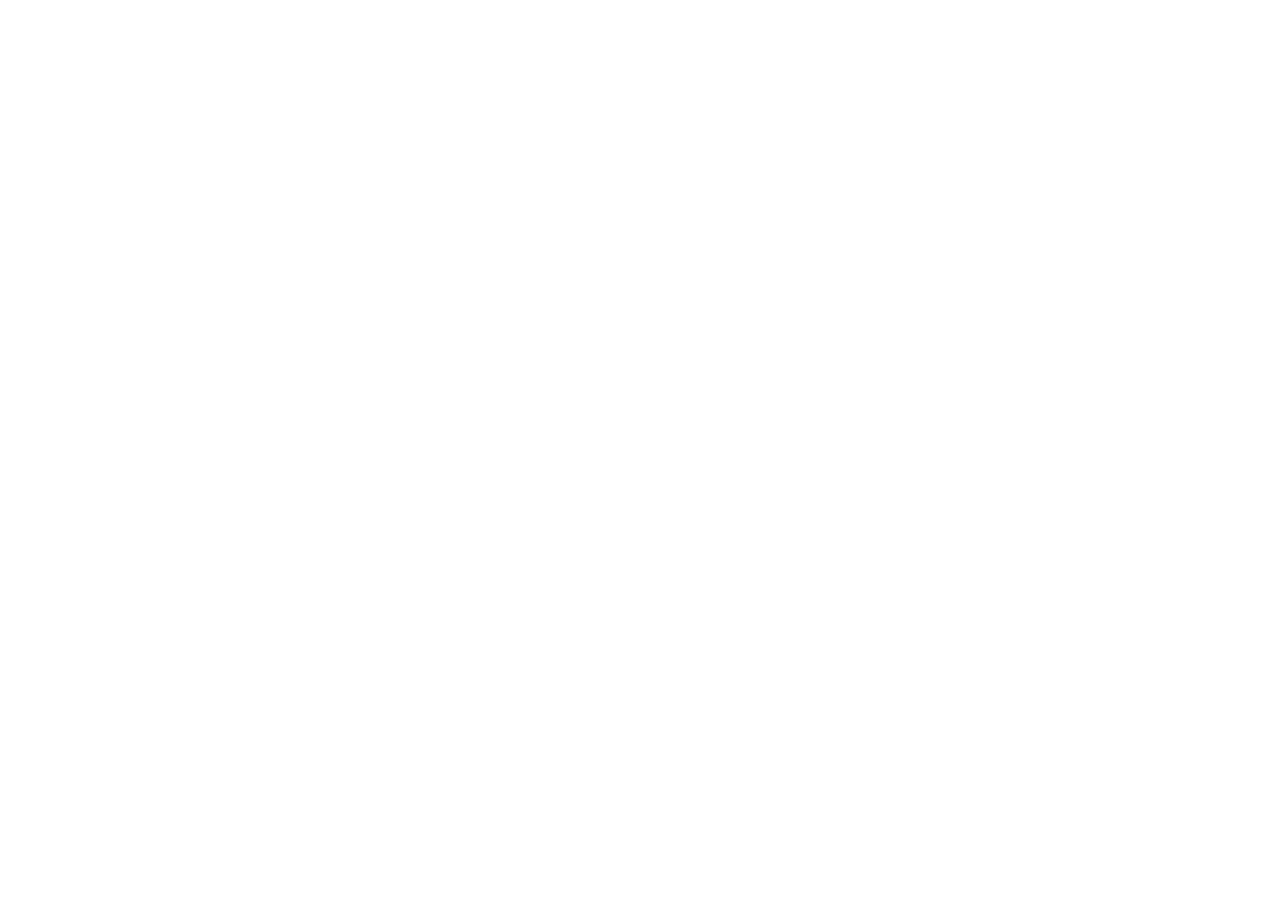
==== index.html @ 3675b3a1 "Initial commit" ====
<!doctype html>
<html lang="en">

<head>
  <meta charset="utf-8">
  <meta name="viewport" content="width=device-width, initial-scale=1, shrink-to-fit=no">
  <title>Countries</title>
  <link rel="stylesheet" href="css/bootstrap.min.css">
  <link rel="stylesheet" href="css/styles.css">
</head>
<body>

</body>
<script src="js/jquery-3.6.0.min.js"></script>
<script src="js/bootstrap.bundle.min.js"></script>
<script src="js/main.js"></script>
</body>

</html>
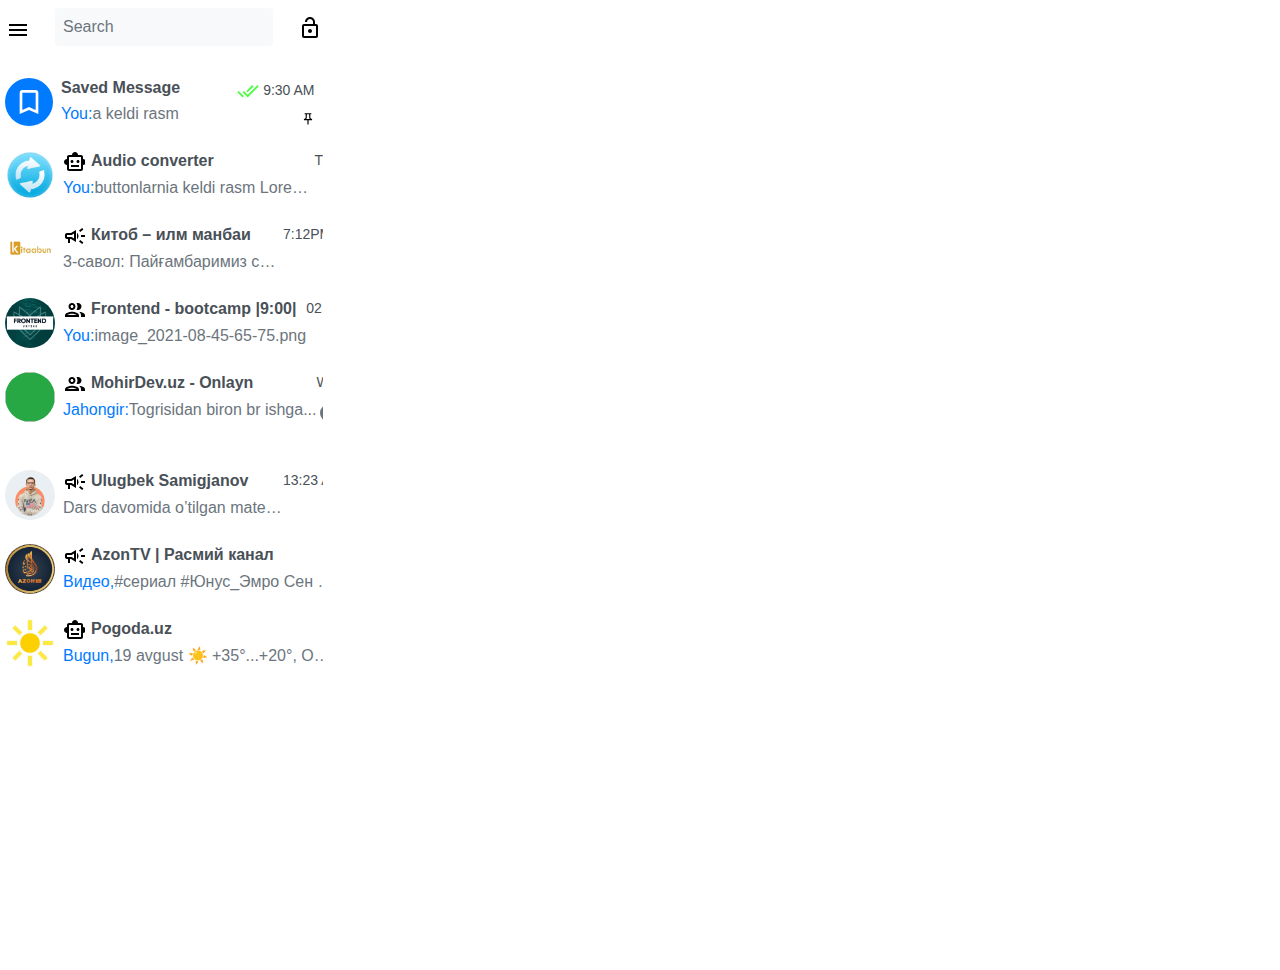
==== commit 75b1b0c1: "add telegram chat and sitebar sections" ====
--- a/index.html
+++ b/index.html
@@ -10,10 +10,219 @@
 </head>
 <body>
 
-</body>
+  <div class="conatiner">
+    <div class="row">
+      <div class="col-3 p-0">
+        <div class="chats-left">
+          <div class="chats-left__top pt-2">
+            <div class="chats-left__wrapper d-flex align-items-center justify-content-between">
+              <button class="chats-left__menu btn mr-4" aria-hidden="True" data-toggle="modal" data-target="#exampleModal" type="button"></button>
+              <form action="https://htmlacademy.ru" method="GET">
+                <div class="form-group mb-0 w-100">
+                  <input class="form-control border-0 rounded bg-light p-2 mr-5" type="search" name="search_chats" placeholder="Search">
+                </div>
+              </form>
+              <button class="chats-left__lock btn ml-4" aria-hidden="true" data-target="#modalOpen" data-toggle="modal"></button>
+            </div>
+          </div>
+
+          <div class="chats mt-4 vh-100 overflow-auto">
+            <div class="list-group">
+              <a href="#" class="list-group-item list-group-item-action py-2 pr-2 border-0 mb-2" aria-current="true">
+                  <div class="d-flex">
+                  <img class="bg-primary rounded-pill p-2 mr-2" src="img/saved-meassagw-white.svg" alt="saved-massage" width="48" height="48">
+                  <div class="chats__content d-flex flex-row justify-content-between w-100">
+                  <div class="d-flex flex-column justify-content-between">
+                    <h2 class="h6 font-weight-bold mb-0">Saved Message</h2>
+                    <span class="d-inline-flex text-primary">You:<span class="your__message text-secondary text-truncate">a keldi rasm</span></span>
+                  </div>
+                  <div class="d-flex flex-column align-items-end justify-content-between">
+                    <div class="d-flex align-items-center">
+                      <span>
+                        <svg xmlns="http://www.w3.org/2000/svg" height="22px" viewBox="0 0 24 24" width="22px" fill="#4EFC42"><path d="M0 0h24v24H0z" fill="none"/><path d="M18 7l-1.41-1.41-6.34 6.34 1.41 1.41L18 7zm4.24-1.41L11.66 16.17 7.48 12l-1.41 1.41L11.66 19l12-12-1.42-1.41zM.41 13.41L6 19l1.41-1.41L1.83 12 .41 13.41z"/></svg>
+                      </span>
+                    <time class="ml-1" datetime="2020.3.12">9:30 AM</time>
+                    </div>
+                    <img class="d-block" src="img/pin-icon.svg" alt="pinned chats" width="14" height="14">
+                  </div>
+                  </div>
+                </div>
+                </a>
+
+              <a href="#" class="list-group-item list-group-item-action py-2 pr-2 border-0 mb-2" aria-current="true">
+                  <div class="d-flex">
+                  <img class="rounded-pill mr-2" src="img/photo_2019-05-14_20-42-16.png" alt="saved-massage" width="50" height="50">
+                  <div class="chats__content d-flex flex-row justify-content-between w-100">
+                  <div class="d-flex flex-column justify-content-between">
+                    <h2 class="chats__title h6 font-weight-bold mb-0 d-flex align-items-center">Audio converter</h2>
+                    <span class="d-inline-flex text-primary">You:<span class="your__message text-secondary text-truncate">buttonlarnia keldi rasm Lorem ipsum, dolor sit amet consectetur adipisicing elit. Fuga facere voluptatum corrupti voluptas iusto asperiores, saepe quidem aperiam ullam architecto.</span></span>
+                  </div>
+                  <div class="d-flex flex-column align-items-end justify-content-between">
+                    <time datetime="2020.3.12">Tue</time>
+                    <img class="d-block" src="img/pin-icon.svg" alt="pinned chats" width="14" height="14">
+                  </div>
+                  </div>
+                </div>
+                </a>
+
+              <a href="#" class="list-group-item list-group-item-action py-2 pr-2 border-0 mb-2" aria-current="true">
+                  <div class="d-flex">
+                  <img class="rounded-pill mr-2" src="img/kitaabun.png" alt="saved-massage" width="50" height="50">
+                  <div class="chats__content d-flex flex-row justify-content-between w-100">
+                  <div class="d-flex flex-column justify-content-between">
+                    <h2 class="chats__title chats__title--chanel h6 font-weight-bold mb-0 d-flex align-items-center">Китоб – илм манбаи</h2>
+                    <span class="d-inline-flex text-primary"><span class="your__message text-secondary text-truncate">3-савол: Пайғамбаримиз соллаллоҳу алайҳи ва салламга турмушга чиқишидан олдин уч марта бева бўлган мўминлар онаси ким?
+
+                      Жавобни изоҳда қолдиринг. Китобдан, интернетдан бировнинг ёрдамидан фойдаланиш мумкин эмас.</span></span>
+                  </div>
+                  <div class="d-flex flex-column align-items-center justify-content-between">
+                    <time datetime="2020.3.12">7:12PM</time>
+                  </div>
+                  </div>
+                </div>
+                </a>
+
+              <a href="#" class="list-group-item list-group-item-action py-2 pr-2 border-0 mb-2" aria-current="true">
+                  <div class="d-flex">
+                  <img class="rounded-pill mr-2" src="img/frontent-group.png" alt="saved-massage" width="50" height="50">
+                  <div class="chats__content d-flex flex-row justify-content-between w-100">
+                  <div class="d-flex flex-column justify-content-between">
+                    <h2 class="chats__title chats__title--group h6 font-weight-bold mb-0 d-flex align-items-center">Frontend - bootcamp |9:00|</h2>
+                    <span class="d-inline-flex text-primary">You:<span class="your__message text-secondary text-truncate">image_2021-08-45-65-75.png</span></span>
+                  </div>
+                  <div class="d-flex flex-column align-items-center justify-content-between">
+                    <time datetime="2020.3.12">02.08.21</time>
+                  </div>
+                  </div>
+                </div>
+                </a>
+
+              <a href="#" class="list-group-item list-group-item-action py-2 pr-2 border-0 mb-2" aria-current="true">
+                  <div class="d-flex">
+                  <img class="bg-success rounded-pill mr-2" width="50" height="50">
+                  <div class="chats__content d-flex flex-row justify-content-between w-100">
+                  <div class="d-flex flex-column justify-content-between">
+                    <h2 class="chats__title chats__title--group h6 font-weight-bold mb-0 d-flex align-items-center">MohirDev.uz - Onlayn</h2>
+                    <span class="d-inline-flex text-primary">Jahongir:<span class="your__message text-secondary text-truncate">Togrisidan biron br ishga...</span></span>
+                  </div>
+                  <div class="d-flex flex-column align-items-center justify-content-between">
+                    <time datetime="2020.3.12">Wend</time>
+                    <span class="badge badge-secondary rounded-pill px-2">68</span>
+                  </div>
+                  </div>
+                  </div>
+                </div>
+                </a>
+
+              <a href="#" class="list-group-item list-group-item-action py-2 pr-2 border-0 mb-2" aria-current="true">
+                  <div class="d-flex">
+                  <img class="bg-success rounded-pill mr-2" src="img/ulugbek-chanel.png" width="50" height="50">
+                  <div class="chats__content d-flex flex-row justify-content-between w-100">
+                  <div class="d-flex flex-column justify-content-between">
+                    <h2 class="chats__title chats__title--chanel h6 font-weight-bold mb-0 d-flex align-items-center">Ulugbek Samigjanov</h2>
+                    <span class="d-inline-flex text-primary"><span class="your__message text-secondary text-truncate">Dars davomida o’tilgan material.</span></span>
+                  </div>
+                  <div class="d-flex flex-column align-items-center justify-content-between">
+                    <time datetime="2020.3.12">13:23 AM</time>
+                  </div>
+                  </div>
+                </div>
+                </a>
+
+              <a href="#" class="list-group-item list-group-item-action py-2 pr-2 border-0 mb-2" aria-current="true">
+                  <div class="d-flex">
+                  <img class="bg-success rounded-pill mr-2" src="img/azon-tv.png" width="50" height="50">
+                  <div class="chats__content d-flex flex-row justify-content-between w-100">
+                  <div class="d-flex flex-column justify-content-between">
+                    <h2 class="chats__title chats__title--chanel h6 font-weight-bold mb-0 d-flex align-items-center">AzonTV | Расмий канал</h2>
+                    <span class="d-inline-flex text-primary">Видео,<span class="your__message text-secondary text-truncate">#сериал #Юнус_Эмро
+                      Сен менинг яратилишимга боқма, балки ҳимматимдаги юксакликка қара...</span></span>
+                  </div>
+                  <div class="d-flex flex-column align-items-center justify-content-between">
+                    <time datetime="2020.3.12">Yes</time>
+                    <span class="badge badge-secondary rounded-pill px-2">29</span>
+                  </div>
+                  </div>
+                </div>
+                </a>
+
+              <a href="#" class="list-group-item list-group-item-action py-2 pr-2 border-0 mb-2" aria-current="true">
+                  <div class="d-flex">
+                  <img class="bg-success rounded-pill mr-2" src="img/sunny.jpg" width="50" height="50">
+                  <div class="chats__content d-flex flex-row justify-content-between w-100">
+                  <div class="d-flex flex-column justify-content-between">
+                    <h2 class="chats__title chats__title--bot h6 font-weight-bold mb-0 d-flex align-items-center">Pogoda.uz</h2>
+                    <span class="d-inline-flex text-primary">Bugun,<span class="your__message text-secondary text-truncate">19 avgust
+                      ☀️ +35°...+20°, Ochiq havo
+
+                      Hozir: ☀️ +19°, ⬅️ 8 m/s
+
+                      Tong: ☀️ +25°
+                      Kun: ☀️ +33°
+                      Oqshom: ☀️ +33°
+                      .</span></span>
+                  </div>
+                  <div class="d-flex flex-column align-items-center justify-content-between">
+                    <time datetime="2020.3.12">5:05AM</time>
+                  </div>
+                  </div>
+                </div>
+                </a>
+
+
+
+            </div>
+          </div>
+        </div>
+      </div>
+
+      <div class="col-6 bg-primary"></div>
+      <div class="col-3 bg-warning"></div>
+
+    </div>
+  </div>
+
+  <div class="modal fade show" id="exampleModal">
+    <div class="modal-dialog">
+      <div class="modal-content">
+        <div class="modal-header">
+          <div class="d-flex flex-column">
+            <img class="d-block rounded-pill" src="img/my-img.png" alt="my img" width="50" height="50">
+          <h3 class="h6 text-white mb-0 mt-3">Sarvar</h3>
+          <p class="mb-0 text-white">+998909113818</p>
+          </div>
+          <div class="d-flex flex-column justify-content-between align-items-center">
+            <img class="bg-dark rounded-pill p-2" src="img/saved-meassagw-white.svg" alt="saved message" width="40" height="40">
+            <button class="arrow__bottom btn mt-4" aria-hidden="true"></button>
+          </div>
+        </div>
+        <div class="modal-body border-0 vh-100">
+          <div class="list-group">
+            <a href="#" class="sitebar list-group-item list-group-item-action border-0 p-2 pt-1 d-flex align-items-center" aria-current="true">New Group</a>
+            <a href="#" class="sitebar sitebar--chanel list-group-item list-group-item-action border-0 p-2 pt-1 d-flex align-items-center">New Chanel</a>
+            <a href="#" class="sitebar sitebar--contact list-group-item list-group-item-action border-0 p-2 pt-1 d-flex align-items-center">Contact</a>
+            <a href="#" class="sitebar sitebar--call list-group-item list-group-item-action border-0 p-2 pt-1 d-flex align-items-center">Calls</a>
+            <a href="#" class="sitebar sitebar--setting list-group-item list-group-item-action border-0 p-2 pt-1 d-flex align-items-center">Settings</a>
+
+            <div class="d-flex align-items-center">
+              <a href="#" class="sitebar sitebar--mode list-group-item list-group-item-action border-0 p-2 pt-1 d-flex align-items-center">Night Mode</a>
+            <div class="custom-control custom-switch">
+              <input type="checkbox" class="custom-control-input" id="customSwitch1">
+              <label class="custom-control-label" for="customSwitch1"></label>
+            </div>
+            </div>
+          </div>
+        </div>
+        <div class="modal-footer">
+          <p class="mb-0 text-secondary">Telegram desktop</p>
+          <p class="text-secondary">Version 2.9.2 x64 - About</p>
+        </div>
+      </div>
+    </div>
+  </div>
+
 <script src="js/jquery-3.6.0.min.js"></script>
 <script src="js/bootstrap.bundle.min.js"></script>
 <script src="js/main.js"></script>
 </body>
-
 </html>
--- a/css/styles.css
+++ b/css/styles.css
@@ -0,0 +1,142 @@
+.conatiner {
+  max-width: 1600px;
+  margin-left: auto;
+  margin-right: auto;
+  padding-left: 20px;
+  padding-right: 20px;
+}
+
+.chats-left {
+  height: 100vh;
+}
+
+.chats-left__menu {
+  width: 20px;
+  height: 20px;
+  background-image: url("../img/menu.svg");
+  background-repeat: no-repeat;
+}
+
+.chats-left__lock {
+  width: 24px;
+  height: 24px;
+  background-image: url("../img/lock-open.svg");
+  background-repeat: no-repeat;
+}
+
+
+.list-group-item{
+  padding: 0;
+}
+
+.chats__title::before {
+  display: block;
+  content: "";
+  width: 22px;
+  height: 22px;
+  background-image: url("../img/bot-icon.svg");
+  background-repeat: no-repeat;
+  margin-right: 6px;
+}
+
+.chats__title--group::before {
+  background-image: url("../img/group-icon.svg");
+}
+
+.chats__title--chanel::before {
+  background-image: url("../img/cahnel-icon.svg");
+}
+
+.your__message {
+  display: block;
+  max-width: 220px;
+}
+
+time {
+  white-space: nowrap;
+  font-size: 14px;
+}
+
+.modal-dialog {
+  max-width: 330px;
+  margin: 0;
+}
+
+.modal-header {
+  background-image: url("../img/tg-bg.jpg");
+  background-repeat: no-repeat;
+  background-size: cover;
+  filter: contrast(0.7);
+}
+
+.arrow__bottom {
+  display: block;
+  width: 20px;
+  height: 20px;
+  background-image: url("../img/arrov-bottom-white.svg");
+  background-repeat: no-repeat;
+}
+
+.sitebar::before {
+  display: block;
+  content: "";
+  width: 22px;
+  height: 22px;
+  background-image: url("../img/group-icon.svg");
+  background-repeat: no-repeat;
+  margin-right: 12px;
+}
+
+.sitebar--chanel::before {
+  background-image: url("../img/cahnel-icon.svg");
+}
+
+.sitebar--contact::before {
+  background-image: url("../img/user-icon.svg");
+}
+
+.sitebar--call::before {
+  background-image: url("../img/phone-icon.svg");
+}
+
+.sitebar--setting::before {
+  background-image: url("../img/settings-icon.svg");
+}
+
+.sitebar--mode::before {
+  background-image: url("../img/moon-icon.svg");
+}
+
+::-webkit-scrollbar {
+  width: 3px;
+}
+
+/* Track */
+::-webkit-scrollbar-track {
+  box-shadow: inset 0 0 1px grey;
+  border-radius: 10px;
+}
+
+/* Handle */
+::-webkit-scrollbar-thumb {
+  background: #adadad;
+  border-radius: 10px;
+}
+
+/* Handle on hover */
+::-webkit-scrollbar-thumb:hover {
+  background: #adadad;
+}
+
+.modal.fade .modal-dialog {
+  transform: translateX(-1000px)
+}
+
+.modal.fade.show .modal-dialog {
+  transform: translateX(0);
+}
+
+.modal-dialog {
+  margin: 0 !important;
+}
+
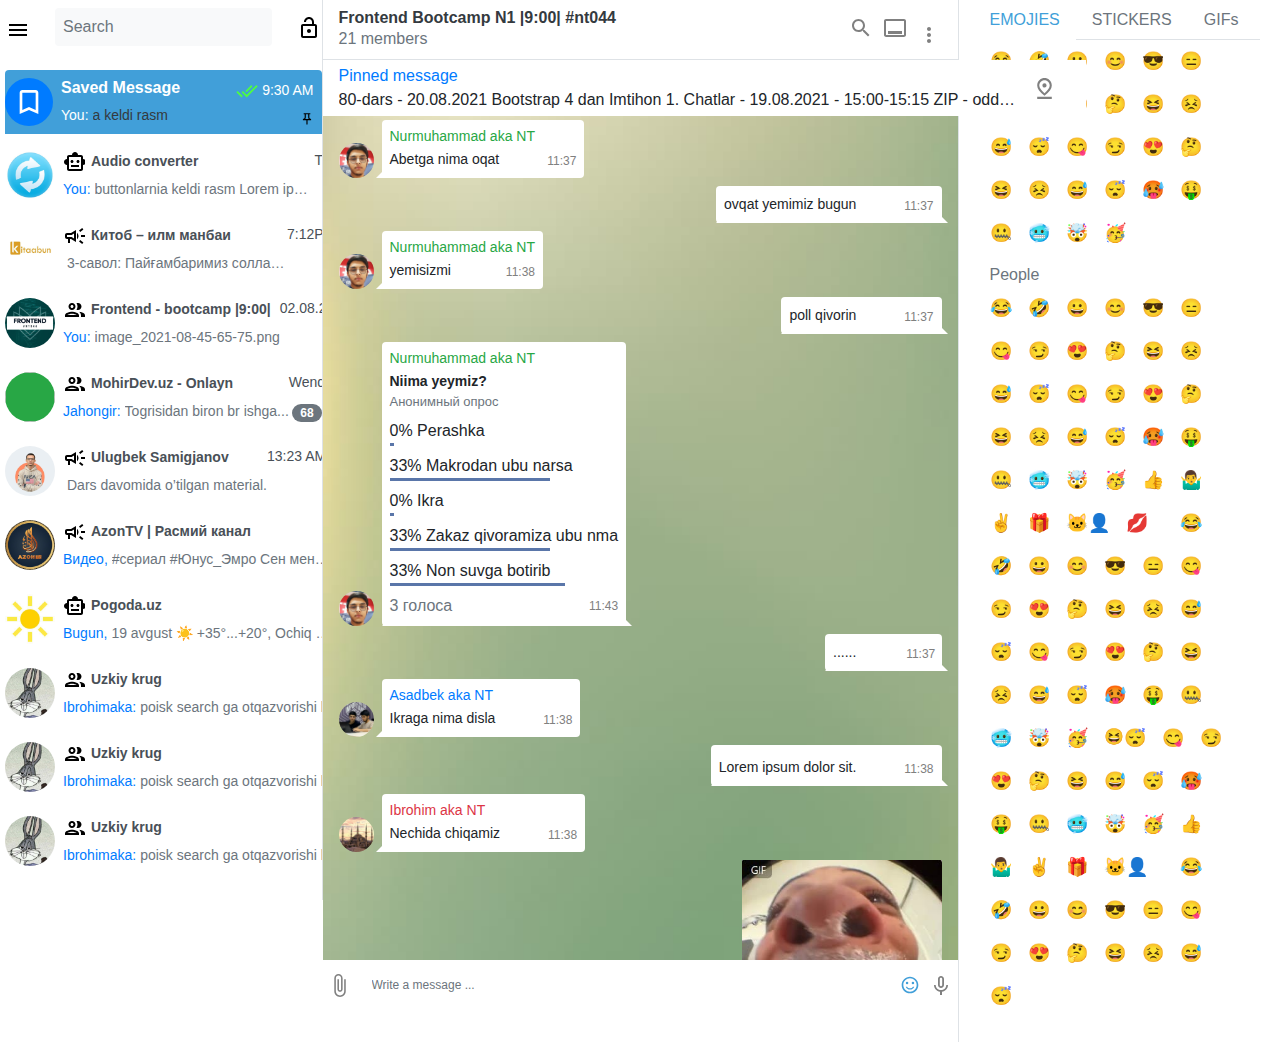
==== commit 7fc97a47: "three pages add" ====
--- a/index.html
+++ b/index.html
@@ -4,183 +4,858 @@
 <head>
   <meta charset="utf-8">
   <meta name="viewport" content="width=device-width, initial-scale=1, shrink-to-fit=no">
-  <title>Countries</title>
+  <title>Telegram</title>
   <link rel="stylesheet" href="css/bootstrap.min.css">
   <link rel="stylesheet" href="css/styles.css">
 </head>
-<body>
-
-  <div class="conatiner">
-    <div class="row">
-      <div class="col-3 p-0">
-        <div class="chats-left">
-          <div class="chats-left__top pt-2">
-            <div class="chats-left__wrapper d-flex align-items-center justify-content-between">
-              <button class="chats-left__menu btn mr-4" aria-hidden="True" data-toggle="modal" data-target="#exampleModal" type="button"></button>
-              <form action="https://htmlacademy.ru" method="GET">
-                <div class="form-group mb-0 w-100">
-                  <input class="form-control border-0 rounded bg-light p-2 mr-5" type="search" name="search_chats" placeholder="Search">
+<body class="">
+
+  <main class="vh-100">
+    <div class="conatiner">
+      <div class="row">
+        <div class="header col-3 p-0">
+          <div class="chats-left border-right">
+            <div class="chats-left__top pt-2">
+              <div class="chats-left__wrapper d-flex align-items-center justify-content-between">
+                <button class="chats-left__menu btn mr-4" aria-hidden="True" data-toggle="modal" data-target="#exampleModal" type="button"></button>
+                <form action="https://htmlacademy.ru" method="GET">
+                  <div class="form-group mb-0 w-100" id="search-box">
+                    <input class="form-control border-0 rounded bg-light p-2 mr-5" type="search" name="search_chats" placeholder="Search">
+                  </div>
+                </form>
+                <button class="chats-left__lock btn ml-4" aria-hidden="true" data-target="#modalOpen" data-toggle="modal"></button>
+              </div>
+            </div>
+
+            <div class="chats mt-4 vh-100 overflow-auto">
+              <div class="list-group" id="list-tab" role="tablist">
+                <a class="list-group-item list-group-item-action active py-2 pr-2 border-0 mb-2" data-toggle="list" href="#list-content" aria-current="true" role="tab">
+                    <div class="d-flex">
+                    <img class="bg-primary rounded-pill p-2 mr-2" src="img/saved-meassagw-white.svg" alt="saved-massage" width="48" height="48">
+                    <div class="chats__content d-flex flex-row justify-content-between w-100">
+                    <div class="d-flex flex-column justify-content-between">
+                      <h2 class="h6 font-weight-bold mb-0">Saved Message</h2>
+                      <span class="chats__text d-inline-flex">You:<span class="your__message text-truncate text-dark ml-1">a keldi rasm</span></span>
+                    </div>
+                    <div class="d-flex flex-column align-items-end justify-content-between">
+                      <div class="d-flex align-items-center">
+                        <span>
+                          <svg xmlns="http://www.w3.org/2000/svg" height="22px" viewBox="0 0 24 24" width="22px" fill="#4EFC42"><path d="M0 0h24v24H0z" fill="none"/><path d="M18 7l-1.41-1.41-6.34 6.34 1.41 1.41L18 7zm4.24-1.41L11.66 16.17 7.48 12l-1.41 1.41L11.66 19l12-12-1.42-1.41zM.41 13.41L6 19l1.41-1.41L1.83 12 .41 13.41z"/></svg>
+                        </span>
+                      <time class="ml-1" datetime="2020.3.12">9:30 AM</time>
+                      </div>
+                      <img class="d-block" src="img/pin-icon.svg" alt="pinned chats" width="14" height="14">
+                    </div>
+                    </div>
+                  </div>
+                  </a>
+
+                <a class="list-group-item list-group-item-action py-2 pr-2 border-0 mb-2" data-toggle="list" href="#bot" aria-current="false" role="tab">
+                    <div class="d-flex">
+                    <img class="rounded-pill mr-2" src="img/photo_2019-05-14_20-42-16.png" alt="saved-massage" width="50" height="50">
+                    <div class="chats__content d-flex flex-row justify-content-between w-100">
+                    <div class="d-flex flex-column justify-content-between">
+                      <h2 class="chats__title h6 font-weight-bold mb-0 d-flex align-items-center">Audio converter</h2>
+                      <span class="chats__text d-inline-flex text-primary">You:<span class="your__message text-secondary text-truncate ml-1">buttonlarnia keldi rasm Lorem ipsum, dolor sit amet consectetur adipisicing elit. Fuga facere voluptatum corrupti voluptas iusto asperiores, saepe quidem aperiam ullam architecto.</span></span>
+                    </div>
+                    <div class="d-flex flex-column align-items-end justify-content-between">
+                      <time datetime="2020.3.12">Tue</time>
+                      <img class="d-block" src="img/pin-icon.svg" alt="pinned chats" width="14" height="14">
+                    </div>
+                    </div>
+                  </div>
+                  </a>
+
+                <a class="list-group-item list-group-item-action py-2 pr-2 border-0 mb-2" data-toggle="tab" href="#list-content3" aria-current="true" role="tab">
+                    <div class="d-flex">
+                    <img class="rounded-pill mr-2" src="img/kitaabun.png" alt="saved-massage" width="50" height="50">
+                    <div class="chats__content d-flex flex-row justify-content-between w-100">
+                    <div class="d-flex flex-column justify-content-between">
+                      <h2 class="chats__title chats__title--chanel h6 font-weight-bold mb-0 d-flex align-items-center">Китоб – илм манбаи</h2>
+                      <span class="chats__text d-inline-flex text-primary"><span class="your__message text-secondary text-truncate ml-1">3-савол: Пайғамбаримиз соллаллоҳу алайҳи ва салламга турмушга чиқишидан олдин уч марта бева бўлган мўминлар онаси ким?
+
+                        Жавобни изоҳда қолдиринг. Китобдан, интернетдан бировнинг ёрдамидан фойдаланиш мумкин эмас.</span></span>
+                    </div>
+                    <div class="d-flex flex-column align-items-center justify-content-between">
+                      <time datetime="2020.3.12">7:12PM</time>
+                    </div>
+                    </div>
+                  </div>
+                  </a>
+
+                <a class="list-group-item list-group-item-action py-2 pr-2 border-0 mb-2" data-toggle="tab" href="#list-content4" aria-current="true" role="tab">
+                    <div class="d-flex">
+                    <img class="rounded-pill mr-2" src="img/frontent-group.png" alt="saved-massage" width="50" height="50">
+                    <div class="chats__content d-flex flex-row justify-content-between w-100">
+                    <div class="d-flex flex-column justify-content-between">
+                      <h2 class="chats__title chats__title--group h6 font-weight-bold mb-0 d-flex align-items-center">Frontend - bootcamp |9:00|</h2>
+                      <span class="chats__text d-inline-flex text-primary">You:<span class="your__message text-secondary text-truncate ml-1">image_2021-08-45-65-75.png</span></span>
+                    </div>
+                    <div class="d-flex flex-column align-items-center justify-content-between">
+                      <time datetime="2020.3.12">02.08.21</time>
+                    </div>
+                    </div>
+                  </div>
+                  </a>
+
+                <a class="list-group-item list-group-item-action py-2 pr-2 border-0 mb-2" data-toggle="tab" href="#list-content5" aria-current="true" role="tab">
+                    <div class="d-flex">
+                    <img class="bg-success rounded-pill mr-2" width="50" height="50">
+                    <div class="chats__content d-flex flex-row justify-content-between w-100">
+                    <div class="d-flex flex-column justify-content-between">
+                      <h2 class="chats__title chats__title--group h6 font-weight-bold mb-0 d-flex align-items-center">MohirDev.uz - Onlayn</h2>
+                      <span class="chats__text d-inline-flex text-primary">Jahongir:<span class="your__message text-secondary text-truncate ml-1">Togrisidan biron br ishga...</span></span>
+                    </div>
+                    <div class="d-flex flex-column align-items-center justify-content-between">
+                      <time datetime="2020.3.12">Wend</time>
+                      <span class="badge badge-secondary rounded-pill px-2">68</span>
+                    </div>
+                    </div>
+                    </div>
+
+                  </a>
+
+                <a class="list-group-item list-group-item-action py-2 pr-2 border-0 mb-2" data-toggle="tab" href="#list-content6" aria-current="true" role="tab">
+                    <div class="d-flex">
+                    <img class="bg-success rounded-pill mr-2" src="img/ulugbek-chanel.png" width="50" height="50">
+                    <div class="chats__content d-flex flex-row justify-content-between w-100">
+                    <div class="d-flex flex-column justify-content-between">
+                      <h2 class="chats__title chats__title--chanel h6 font-weight-bold mb-0 d-flex align-items-center">Ulugbek Samigjanov</h2>
+                      <span class="chats__text d-inline-flex text-primary"><span class="your__message text-secondary text-truncate ml-1">Dars davomida o’tilgan material.</span></span>
+                    </div>
+                    <div class="d-flex flex-column align-items-center justify-content-between">
+                      <time datetime="2020.3.12">13:23 AM</time>
+                    </div>
+                    </div>
+                  </div>
+                  </a>
+
+                <a class="list-group-item list-group-item-action py-2 pr-2 border-0 mb-2" data-toggle="tab" href="#list-content7" aria-current="true" role="tab">
+                    <div class="d-flex">
+                    <img class="bg-success rounded-pill mr-2" src="img/azon-tv.png" width="50" height="50">
+                    <div class="chats__content d-flex flex-row justify-content-between w-100">
+                    <div class="d-flex flex-column justify-content-between">
+                      <h2 class="chats__title chats__title--chanel h6 font-weight-bold mb-0 d-flex align-items-center">AzonTV | Расмий канал</h2>
+                      <span class="chats__text d-inline-flex text-primary">Видео,<span class="your__message text-secondary text-truncate ml-1">#сериал #Юнус_Эмро
+                        Сен менинг яратилишимга боқма, балки ҳимматимдаги юксакликка қара...</span></span>
+                    </div>
+                    <div class="d-flex flex-column align-items-center justify-content-between">
+                      <time datetime="2020.3.12">Yes</time>
+                      <span class="badge badge-secondary rounded-pill px-2">29</span>
+                    </div>
+                    </div>
+                  </div>
+                  </a>
+
+                <a class="list-group-item list-group-item-action py-2 pr-2 border-0 mb-2" data-toggle="tab" href="#list-content8" aria-current="true" role="tab">
+                    <div class="d-flex">
+                    <img class="bg-success rounded-pill mr-2" src="img/sunny.jpg" width="50" height="50">
+                    <div class="chats__content d-flex flex-row justify-content-between w-100">
+                    <div class="d-flex flex-column justify-content-between">
+                      <h2 class="chats__title chats__title--bot h6 font-weight-bold mb-0 d-flex align-items-center">Pogoda.uz</h2>
+                      <span class="chats__text d-inline-flex text-primary">Bugun,<span class="your__message text-secondary text-truncate ml-1">19 avgust
+                        ☀️ +35°...+20°, Ochiq havo
+
+                        Hozir: ☀️ +19°, ⬅️ 8 m/s
+
+                        Tong: ☀️ +25°
+                        Kun: ☀️ +33°
+                        Oqshom: ☀️ +33°
+                        .</span></span>
+                    </div>
+                    <div class="d-flex flex-column align-items-center justify-content-between">
+                      <time datetime="2020.3.12">5:05AM</time>
+                    </div>
+                    </div>
+                  </div>
+                  </a>
+
+                  <a class="list-group-item list-group-item-action py-2 pr-2 border-0 mb-2" data-toggle="tab" href="#list-content9" aria-current="true" role="tab">
+                    <div class="d-flex">
+                    <img class="bg-success rounded-pill mr-2" src="img/uzkiy.jpg" width="50" height="50">
+                    <div class="chats__content d-flex flex-row justify-content-between w-100">
+                    <div class="d-flex flex-column justify-content-between">
+                      <h2 class="chats__title chats__title--group h6 font-weight-bold mb-0 d-flex align-items-center">Uzkiy krug</h2>
+                      <span class="chats__text d-inline-flex text-primary">Ibrohimaka:<span class="your__message text-secondary text-truncate ml-1">poisk search ga otqazvorishi kere chap tarafdigi voice chatda modal chiqadi uch nuqtada dropdown</span></span>
+                    </div>
+                    <div class="d-flex flex-column align-items-center justify-content-between">
+                      <time datetime="2020.3.12">Yes</time>
+
+                    </div>
+                    </div>
+                  </div>
+                  </a>
+
+                  <a class="list-group-item list-group-item-action py-2 pr-2 border-0 mb-2" data-toggle="tab" href="#list-content10" aria-current="true" role="tab">
+                    <div class="d-flex">
+                    <img class="bg-success rounded-pill mr-2" src="img/uzkiy.jpg" width="50" height="50">
+                    <div class="chats__content d-flex flex-row justify-content-between w-100">
+                    <div class="d-flex flex-column justify-content-between">
+                      <h2 class="chats__title chats__title--group h6 font-weight-bold mb-0 d-flex align-items-center">Uzkiy krug</h2>
+                      <span class="chats__text d-inline-flex text-primary">Ibrohimaka:<span class="your__message text-secondary text-truncate ml-1">poisk search ga otqazvorishi kere chap tarafdigi voice chatda modal chiqadi uch nuqtada dropdown</span></span>
+                    </div>
+                    <div class="d-flex flex-column align-items-center justify-content-between">
+                      <time datetime="2020.3.12">Yes</time>
+
+                    </div>
+                    </div>
+                  </div>
+                  </a>
+
+                  <a class="list-group-item list-group-item-action py-2 pr-2 border-0 mb-2" data-toggle="tab" href="#list-content10" aria-current="true" role="tab">
+                    <div class="d-flex">
+                    <img class="bg-success rounded-pill mr-2" src="img/uzkiy.jpg" width="50" height="50">
+                    <div class="chats__content d-flex flex-row justify-content-between w-100">
+                    <div class="d-flex flex-column justify-content-between">
+                      <h2 class="chats__title chats__title--group h6 font-weight-bold mb-0 d-flex align-items-center">Uzkiy krug</h2>
+                      <span class="chats__text d-inline-flex text-primary">Ibrohimaka:<span class="your__message text-secondary text-truncate ml-1">poisk search ga otqazvorishi kere chap tarafdigi voice chatda modal chiqadi uch nuqtada dropdown</span></span>
+                    </div>
+                    <div class="d-flex flex-column align-items-center justify-content-between">
+                      <time datetime="2020.3.12">Yes</time>
+
+                    </div>
+                    </div>
+                  </div>
+                  </a>
+
                 </div>
-              </form>
-              <button class="chats-left__lock btn ml-4" aria-hidden="true" data-target="#modalOpen" data-toggle="modal"></button>
+
+
+              </div>
             </div>
           </div>
 
-          <div class="chats mt-4 vh-100 overflow-auto">
-            <div class="list-group">
-              <a href="#" class="list-group-item list-group-item-action py-2 pr-2 border-0 mb-2" aria-current="true">
-                  <div class="d-flex">
-                  <img class="bg-primary rounded-pill p-2 mr-2" src="img/saved-meassagw-white.svg" alt="saved-massage" width="48" height="48">
-                  <div class="chats__content d-flex flex-row justify-content-between w-100">
-                  <div class="d-flex flex-column justify-content-between">
-                    <h2 class="h6 font-weight-bold mb-0">Saved Message</h2>
-                    <span class="d-inline-flex text-primary">You:<span class="your__message text-secondary text-truncate">a keldi rasm</span></span>
-                  </div>
-                  <div class="d-flex flex-column align-items-end justify-content-between">
-                    <div class="d-flex align-items-center">
-                      <span>
-                        <svg xmlns="http://www.w3.org/2000/svg" height="22px" viewBox="0 0 24 24" width="22px" fill="#4EFC42"><path d="M0 0h24v24H0z" fill="none"/><path d="M18 7l-1.41-1.41-6.34 6.34 1.41 1.41L18 7zm4.24-1.41L11.66 16.17 7.48 12l-1.41 1.41L11.66 19l12-12-1.42-1.41zM.41 13.41L6 19l1.41-1.41L1.83 12 .41 13.41z"/></svg>
-                      </span>
-                    <time class="ml-1" datetime="2020.3.12">9:30 AM</time>
-                    </div>
-                    <img class="d-block" src="img/pin-icon.svg" alt="pinned chats" width="14" height="14">
-                  </div>
+
+        <div class="col-6 p-0">
+          <!-- <h1 class="sr-only">Telegram chat</h1> -->
+          <div class="tab-content" id="nav-tabContent">
+            <div class="tab-pane show active" id="list-content" role="tabpanel">
+              <div class="chat-center">
+                <div class="chat-center___top px-3  py-2 border-bottom position-relative flex-grow-1">
+                  <a class="text-decoration-none text-dark stretched-link" href="#infoModal" data-toggle="modal">
+                    <div class="d-flex align-items-center justify-content-between">
+                      <div class="chat-center__name">
+                        <h2 class="chat-center__title h5 mb-0">Frontend Bootcamp N1 |9:00| #nt044</h2>
+                        <span class="text-secondary">21 members</span>
+                      </div>
+                    </a>
+                      <div class="chat-center__icons d-flex align-items-baseline">
+                        <button class="chat-center__btn--search btn mr-2" aria-hidden="true" data-target="#search-box"></button>
+                        <button class="chat-center__btn--info btn mr-2" aria-hidden="true"></button>
+                        <div class="dropdown">
+                          <button class="chat-center__btn--doted btn dropdown-toggle" type="button" id="dropdownMenuButton" data-toggle="dropdown" aria-haspopup="true" aria-expanded="false"></button>
+                          <div class="dropdown-menu dropdown-menu-right" aria-labelledby="dropdownMenuButton">
+                            <a class="dropdown-item" href="#">Share this contact</a>
+                            <a class="dropdown-item" href="#">View group info</a>
+                            <a class="dropdown-item" href="#">Export chat history</a>
+                            <a class="dropdown-item" href="#">Dalete chat</a>
+                            <a class="dropdown-item" href="#">Report</a>
+                          </div>
+                        </div>
+                      </div>
+                    </div>
+                  </div>
+
+                  <div class="chat-body vh-100 overflow-auto">
+                    <div class="pinned-message position-absolute bg-white py-1 px-3">
+                      <div class="d-flex align-items-center justify-content-between">
+                        <div class="d-block">
+                          <a class="" href="#">Pinned message</a>
+                      <p class="pinned-message__text text-truncate mb-0">80-dars - 20.08.2021
+                        Bootstrap 4 dan Imtihon
+                        1. Chatlar - 19.08.2021 - 15:00-15:15 ZIP
+                        - oddiy chat, kanal, bot, guruh
+                        2. Chat - 20.08.2021 - 18:00-18:15 ZIP
+                        3. Emoji/stickerlar - 21.08.2021 - 18:00-18:15 GitHub/Netlify</p>
+                        </div>
+                        <button class="btn">
+                          <img src="img/pin-drop-icon.svg" alt="" width="25" height="25">
+                        </button>
+                      </div>
+                    </div>
+
+                    <div class="chats-all px-3">
+                        <div class="chat-all__left d-flex align-items-end">
+                          <img class="rounded-circle" src="img/nurmuhammadaka-img.jpg" alt="aka Nurmuhammad" width="35" height="35">
+                          <div class="chat-all__write bg-white p-2 rounded ml-2 position-relative">
+                            <h3 class="chat-all__write-name  h6 mb-0 text-success">Nurmuhammad aka NT</h3>
+                            <div class="d-flex align-items-end justify-content-between w-100">
+                              <p class="chat-all__write-text mb-0 pt-1">Abetga nima oqat</p>
+                              <time class="chat__time ml-5">11:37</time>
+                            </div>
+                            <span class="triangle position-absolute"></span>
+                        </div>
+                      </div>
+
+                        <div class="chat-all__left d-flex align-items-end mt-2">
+                          <!-- <img class="rounded-circle" src="img/bey.img" alt="Bey aka" width="35" height="35">
+                            -->
+                          <div class="chat-all__write bg-white p-2 rounded ml-2 position-relative">
+                            <!-- <h3 class="chat-all__write-name  h6 mb-0 text-primary">Asadbek aka NT</h3> -->
+                            <div class="d-flex align-items-end justify-content-between w-100">
+                              <p class="chat-all__write-text mb-0">ovqat yemimiz bugun</p>
+                            <time class="chat__time ml-5">11:37</time>
+                            </div>
+                            <span class="triangle position-absolute"></span>
+                        </div>
+                      </div>
+
+                      <div class="chat-all__left d-flex align-items-end mt-2">
+                        <img class="rounded-circle" src="img/nurmuhammadaka-img.jpg" alt="aka Nurmuhammad" width="35" height="35">
+                        <div class="chat-all__write bg-white p-2 rounded ml-2 position-relative">
+                          <h3 class="chat-all__write-name  h6 mb-0 text-success">Nurmuhammad aka NT</h3>
+                          <div class="d-flex align-items-end justify-content-between w-100">
+                            <p class="chat-all__write-text mb-0 pt-1">yemisizmi</p>
+                          <time class="chat__time ml-5">11:38</time>
+                          </div>
+                          <span class="triangle position-absolute"></span>
+                      </div>
+                    </div>
+
+                      <div class="chat-all__left d-flex align-items-end mt-2">
+                        <!-- <img class="rounded-circle" src="img/ibrohimaka-img.jpg" alt="Ibrohim aka" width="35" height="35"> -->
+                        <div class="chat-all__write bg-white p-2 rounded ml-2 position-relative">
+                          <!-- <h3 class="chat-all__write-name  h6 mb-0 text-success">Ibrohim aka NT</h3> -->
+                          <div class="d-flex align-items-end justify-content-between w-100">
+                            <p class="chat-all__write-text mb-0">poll qivorin</p>
+                          <time class="chat__time ml-5">11:37</time>
+                          </div>
+                          <span class="triangle position-absolute"></span>
+                      </div>
+                    </div>
+
+                      <div class="chat-all__left d-flex align-items-end mt-2">
+                        <img class="rounded-circle" src="img/nurmuhammadaka-img.jpg" alt="Nurmuhammad aka" width="35" height="35">
+                        <div class="chat-all__write bg-white p-2 rounded ml-2 position-relative">
+                          <h3 class="chat-all__write-name  h6 mb-0 text-success">Nurmuhammad aka NT</h3>
+                          <div class="d-flex flex-column w-100">
+                            <p class="chat-all__write-text mb-0 pt-1 font-weight-bold">Niima yeymiz?</p>
+                            <span class="poll text-secondary mb-2">Анонимный опрос</span>
+                          </div>
+                          <span>0% Perashka</span>
+                          <div class="poll__reting mb-2"></div>
+                          <span>33% Makrodan ubu narsa</span>
+                          <div class="poll__reting poll__reting--two mb-2"></div>
+                          <span>0% Ikra</span>
+                          <div class="poll__reting mb-2"></div>
+                          <span>33% Zakaz qivoramiza ubu nma</span>
+                          <div class="poll__reting poll__reting--two mb-2"></div>
+                          <span>33% Non suvga botirib</span>
+                          <div class="poll__reting poll__reting--three mb-2"></div>
+                          <div class="d-flex align-items-center justify-content-between">
+                            <span class="text-secondary">3 голоса</span>
+                            <time class="chat__time ml-5">11:43</time>
+                          </div>
+                          <span class="triangle position-absolute"></span>
+                      </div>
+                    </div>
+
+                    <div class="chat-all__left d-flex align-items-end mt-2">
+                      <!-- <img class="rounded-circle" src="img/ibrohimaka-img.jpg" alt="Ibrohim aka" width="35" height="35"> -->
+                      <div class="chat-all__write bg-white p-2 rounded ml-2 position-relative">
+                        <!-- <h3 class="chat-all__write-name  h6 mb-0 text-success">Ibrohim aka NT</h3> -->
+                        <div class="d-flex align-items-end justify-content-between w-100">
+                          <p class="chat-all__write-text mb-0">......</p>
+                        <time class="chat__time ml-5">11:37</time>
+                        </div>
+                        <span class="triangle position-absolute"></span>
+                    </div>
+                  </div>
+
+                  <div class="chat-all__left d-flex align-items-end mt-2">
+                    <img class="rounded-circle" src="img/bey.img" alt="aka Nurmuhammad" width="35" height="35">
+                    <div class="chat-all__write bg-white p-2 rounded ml-2 position-relative">
+                      <h3 class="chat-all__write-name  h6 mb-0 text-primary">Asadbek aka NT</h3>
+                      <div class="d-flex align-items-end justify-content-between w-100">
+                        <p class="chat-all__write-text mb-0 pt-1">Ikraga nima disla</p>
+                      <time class="chat__time ml-5">11:38</time>
+                      </div>
+                      <span class="triangle position-absolute"></span>
                   </div>
                 </div>
-                </a>
-
-              <a href="#" class="list-group-item list-group-item-action py-2 pr-2 border-0 mb-2" aria-current="true">
-                  <div class="d-flex">
-                  <img class="rounded-pill mr-2" src="img/photo_2019-05-14_20-42-16.png" alt="saved-massage" width="50" height="50">
-                  <div class="chats__content d-flex flex-row justify-content-between w-100">
-                  <div class="d-flex flex-column justify-content-between">
-                    <h2 class="chats__title h6 font-weight-bold mb-0 d-flex align-items-center">Audio converter</h2>
-                    <span class="d-inline-flex text-primary">You:<span class="your__message text-secondary text-truncate">buttonlarnia keldi rasm Lorem ipsum, dolor sit amet consectetur adipisicing elit. Fuga facere voluptatum corrupti voluptas iusto asperiores, saepe quidem aperiam ullam architecto.</span></span>
-                  </div>
-                  <div class="d-flex flex-column align-items-end justify-content-between">
-                    <time datetime="2020.3.12">Tue</time>
-                    <img class="d-block" src="img/pin-icon.svg" alt="pinned chats" width="14" height="14">
-                  </div>
+
+                  <div class="chat-all__left d-flex align-items-end mt-2">
+                    <!-- <img class="rounded-circle" src="img/bey.img" alt="aka Nurmuhammad" width="35" height="35"> -->
+                    <div class="chat-all__write bg-white p-2 rounded ml-2 position-relative">
+                      <!-- <h3 class="chat-all__write-name  h6 mb-0 text-primary">Asadbek aka NT</h3> -->
+                      <div class="d-flex align-items-end justify-content-between w-100">
+                        <p class="chat-all__write-text mb-0 pt-1">Lorem ipsum dolor sit.</p>
+                      <time class="chat__time ml-5">11:38</time>
+                      </div>
+                      <span class="triangle position-absolute"></span>
                   </div>
                 </div>
-                </a>
-
-              <a href="#" class="list-group-item list-group-item-action py-2 pr-2 border-0 mb-2" aria-current="true">
-                  <div class="d-flex">
-                  <img class="rounded-pill mr-2" src="img/kitaabun.png" alt="saved-massage" width="50" height="50">
-                  <div class="chats__content d-flex flex-row justify-content-between w-100">
-                  <div class="d-flex flex-column justify-content-between">
-                    <h2 class="chats__title chats__title--chanel h6 font-weight-bold mb-0 d-flex align-items-center">Китоб – илм манбаи</h2>
-                    <span class="d-inline-flex text-primary"><span class="your__message text-secondary text-truncate">3-савол: Пайғамбаримиз соллаллоҳу алайҳи ва салламга турмушга чиқишидан олдин уч марта бева бўлган мўминлар онаси ким?
-
-                      Жавобни изоҳда қолдиринг. Китобдан, интернетдан бировнинг ёрдамидан фойдаланиш мумкин эмас.</span></span>
-                  </div>
-                  <div class="d-flex flex-column align-items-center justify-content-between">
-                    <time datetime="2020.3.12">7:12PM</time>
-                  </div>
-                  </div>
+
+                <div class="chat-all__left d-flex align-items-end mt-2">
+                  <img class="rounded-circle" src="img/ibrohimaka-img.jpg" alt="aka Ibrohim" width="35" height="35">
+                  <div class="chat-all__write bg-white p-2 rounded ml-2 position-relative">
+                    <h3 class="chat-all__write-name  h6 mb-0 text-danger">Ibrohim aka NT</h3>
+                    <div class="d-flex align-items-end justify-content-between w-100">
+                      <p class="chat-all__write-text mb-0 pt-1">Nechida chiqamiz</p>
+                    <time class="chat__time ml-5">11:38</time>
+                    </div>
+                    <span class="triangle position-absolute"></span>
                 </div>
-                </a>
-
-              <a href="#" class="list-group-item list-group-item-action py-2 pr-2 border-0 mb-2" aria-current="true">
-                  <div class="d-flex">
-                  <img class="rounded-pill mr-2" src="img/frontent-group.png" alt="saved-massage" width="50" height="50">
-                  <div class="chats__content d-flex flex-row justify-content-between w-100">
-                  <div class="d-flex flex-column justify-content-between">
-                    <h2 class="chats__title chats__title--group h6 font-weight-bold mb-0 d-flex align-items-center">Frontend - bootcamp |9:00|</h2>
-                    <span class="d-inline-flex text-primary">You:<span class="your__message text-secondary text-truncate">image_2021-08-45-65-75.png</span></span>
-                  </div>
-                  <div class="d-flex flex-column align-items-center justify-content-between">
-                    <time datetime="2020.3.12">02.08.21</time>
-                  </div>
-                  </div>
+              </div>
+
+                <div class="chat-all__left d-flex align-items-end mt-2">
+                  <!-- <img class="rounded-circle" src="img/ibrohimaka-img.jpg" alt="aka Ibrohim" width="35" height="35"> -->
+                  <div class="chat-all__write bg-white rounded ml-2 position-relative">
+                    <img class="img-fluid" src="img/gif-send.jpg" alt="GIF" width="200" height="200">
+                    <!-- <h3 class="chat-all__write-name  h6 mb-0 text-danger">Ibrohim aka NT</h3> -->
+                    <div class="d-flex align-items-end justify-content-between w-100">
+                    <!-- <time class="chat__time ml-5 ml-auto">11:38</time> -->
+                    </div>
+                    <span class="triangle position-absolute"></span>
                 </div>
-                </a>
-
-              <a href="#" class="list-group-item list-group-item-action py-2 pr-2 border-0 mb-2" aria-current="true">
-                  <div class="d-flex">
-                  <img class="bg-success rounded-pill mr-2" width="50" height="50">
-                  <div class="chats__content d-flex flex-row justify-content-between w-100">
-                  <div class="d-flex flex-column justify-content-between">
-                    <h2 class="chats__title chats__title--group h6 font-weight-bold mb-0 d-flex align-items-center">MohirDev.uz - Onlayn</h2>
-                    <span class="d-inline-flex text-primary">Jahongir:<span class="your__message text-secondary text-truncate">Togrisidan biron br ishga...</span></span>
-                  </div>
-                  <div class="d-flex flex-column align-items-center justify-content-between">
-                    <time datetime="2020.3.12">Wend</time>
-                    <span class="badge badge-secondary rounded-pill px-2">68</span>
-                  </div>
-                  </div>
-                  </div>
+              </div>
+
+              <div class="chat-all__left d-flex align-items-end mt-2 pb-3">
+                <img class="rounded-circle" src="img/bey.img" alt="aka Ibrohim" width="35" height="35">
+                <div class="chat-all__write bg-white p-2 rounded ml-2 position-relative">
+                  <h3 class="chat-all__write-name  h6 mb-0 text-primary">Asadbek aka NT</h3>
+                  <div class="d-flex align-items-end justify-content-between w-100">
+                    <p class="chat-all__write-text mb-0 pt-1">Ketiiikmi...</p>
+                  <time class="chat__time ml-5">11:38</time>
+                  </div>
+                  <span class="triangle position-absolute"></span>
+              </div>
+            </div>
+
+                  </div>
+              </div>
+              <div class="message__bottom">
+                <form class="message__form d-flex align-items-center w-100" action="https://echo.htmlacademy.ru" method="POST" autocomplete="off">
+                  <div class="message__bottom-wrapper d-flex align-items-center p-1 w-100">
+                    <label class="message__attach-file-label mb-0 d-flex">
+                      <input class="form-control message__attach-file-input sr-only" type="file"
+                       name="attached-file">
+                      <span class="message__attach-control"></span>
+                    </label>
+                    <input class="form-control message__input-msg flex-grow-1 mx-2 border-0" type="text" name="text-sms"
+                    placeholder="Write a message ...">
+                    <button class="btn message__smile" type="button"></button>
+                    <button class="btn message__send-btn" type="button"></button>
+                  </div>
+                </form>
+              </div>
+            </div>
+              </div>
+            </div>
+      </div>
+
+
+            <div class="col-3 border-left">
+              <ul class="nav nav-tabs" id="myTab" role="tablist">
+                <li class="nav-item" role="presentation">
+                  <a class="nav-link border-0 show active" id="home-tab" data-toggle="tab" href="#home" role="tab" aria-controls="home" aria-selected="true">EMOJIES</a>
+                </li>
+                <li class="nav-item" role="presentation">
+                  <a class="nav-link border-0 text-secondary" id="profile-tab" data-toggle="tab" href="#profile" role="tab" aria-controls="profile" aria-selected="false">STICKERS</a>
+                </li>
+                <li class="nav-item" role="presentation">
+                  <a class="nav-link border-0 text-secondary" id="contact-tab" data-toggle="tab" href="#contact" role="tab" aria-controls="contact" aria-selected="false">GIFs</a>
+                </li>
+              </ul>
+              <div class="tab-content" id="myTabContent">
+                <div class="tab-pane fade show active" id="home" role="tabpanel" aria-labelledby="home-tab">
+                  <ul class="emoji-list list-unstyled d-flex flex-wrap px-3 pt-2">
+                    <li class="emoji-item mr-3">
+                      😂
+                    </li>
+                    <li class="emoji-item mr-3 mb-3">
+                      🤣
+                    </li>
+                    <li class="emoji-item mr-3 mb-3">
+                      😀
+                    </li>
+                    <li class="emoji-item mr-3 mb-3">
+                      😊
+                    </li>
+                    <li class="emoji-item mr-3 mb-3">
+                      😎
+                    </li>
+                    <li class="emoji-item mr-3 mb-3">
+                      😑
+                    </li>
+                    <li class="emoji-item mr-3 mb-3">
+                      😋
+                    </li>
+                    <li class="emoji-item mr-3 mb-3">
+                      😏
+                    </li>
+                    <li class="emoji-item mr-3 mb-3">
+                      😍
+                    </li>
+                    <li class="emoji-item mr-3 mb-3">
+                      🤔
+                    </li>
+                    <li class="emoji-item mr-3 mb-3">
+                      😆
+                    </li>
+                    <li class="emoji-item mr-3 mb-3">
+                      😣
+                    </li>
+                    <li class="emoji-item mr-3 mb-3">
+                      😅
+                    </li>
+                    <li class="emoji-item mr-3 mb-3">
+                      😴
+                    </li>
+                    <li class="emoji-item mr-3 mb-3">
+                      😋
+                    </li>
+                    <li class="emoji-item mr-3 mb-3">
+                      😏
+                    </li>
+                    <li class="emoji-item mr-3 mb-3">
+                      😍
+                    </li>
+                    <li class="emoji-item mr-3 mb-3">
+                      🤔
+                    </li>
+                    <li class="emoji-item mr-3 mb-3">
+                      😆
+                    </li>
+                    <li class="emoji-item mr-3 mb-3">
+                      😣
+                    </li>
+                    <li class="emoji-item mr-3 mb-3">
+                      😅
+                    </li>
+                    <li class="emoji-item mr-3 mb-3">
+                      😴
+                    </li>
+                    <li class="emoji-item mr-3 mb-3">
+                      🥵
+                    </li>
+                    <li class="emoji-item mr-3 mb-3">
+                      🤑
+                    </li>
+                    <li class="emoji-item mr-3 mb-3">
+                      🤐
+                    </li>
+                    <li class="emoji-item mr-3 mb-3">
+                      🥶
+                    </li>
+                    <li class="emoji-item mr-3 mb-3">
+                      🤯
+                    </li>
+                    <li class="emoji-item mr-3 mb-3">
+                      🥳
+                    </li>
+                    <li>
+                    <p class="mb-0 text-secondary">People</p>
+                    <ul class="emoji-list list-unstyled d-flex flex-wrap pt-2">
+                      <li class="emoji-item mr-3">
+                        😂
+                      </li>
+                      <li class="emoji-item mr-3 mb-3">
+                        🤣
+                      </li>
+                      <li class="emoji-item mr-3 mb-3">
+                        😀
+                      </li>
+                      <li class="emoji-item mr-3 mb-3">
+                        😊
+                      </li>
+                      <li class="emoji-item mr-3 mb-3">
+                        😎
+                      </li>
+                      <li class="emoji-item mr-3 mb-3">
+                        😑
+                      </li>
+                      <li class="emoji-item mr-3 mb-3">
+                        😋
+                      </li>
+                      <li class="emoji-item mr-3 mb-3">
+                        😏
+                      </li>
+                      <li class="emoji-item mr-3 mb-3">
+                        😍
+                      </li>
+                      <li class="emoji-item mr-3 mb-3">
+                        🤔
+                      </li>
+                      <li class="emoji-item mr-3 mb-3">
+                        😆
+                      </li>
+                      <li class="emoji-item mr-3 mb-3">
+                        😣
+                      </li>
+                      <li class="emoji-item mr-3 mb-3">
+                        😅
+                      </li>
+                      <li class="emoji-item mr-3 mb-3">
+                        😴
+                      </li>
+                      <li class="emoji-item mr-3 mb-3">
+                        😋
+                      </li>
+                      <li class="emoji-item mr-3 mb-3">
+                        😏
+                      </li>
+                      <li class="emoji-item mr-3 mb-3">
+                        😍
+                      </li>
+                      <li class="emoji-item mr-3 mb-3">
+                        🤔
+                      </li>
+                      <li class="emoji-item mr-3 mb-3">
+                        😆
+                      </li>
+                      <li class="emoji-item mr-3 mb-3">
+                        😣
+                      </li>
+                      <li class="emoji-item mr-3 mb-3">
+                        😅
+                      </li>
+                      <li class="emoji-item mr-3 mb-3">
+                        😴
+                      </li>
+                      <li class="emoji-item mr-3 mb-3">
+                        🥵
+                      </li>
+                      <li class="emoji-item mr-3 mb-3">
+                        🤑
+                      </li>
+                      <li class="emoji-item mr-3 mb-3">
+                        🤐
+                      </li>
+                      <li class="emoji-item mr-3 mb-3">
+                        🥶
+                      </li>
+                      <li class="emoji-item mr-3 mb-3">
+                        🤯
+                      </li>
+                      <li class="emoji-item mr-3 mb-3">
+                        🥳
+                      </li>
+                      <li class="emoji-item mr-3 mb-3">
+                        👍
+                      </li>
+                      <li class="emoji-item mr-3 mb-3">
+                        🤷‍♂️
+                      </li>
+                      <li class="emoji-item mr-3 mb-3">
+                        ✌
+                      </li>
+                      <li class="emoji-item mr-3 mb-3">
+                        🎁
+                      </li>
+                      <li class="emoji-item mr-3 mb-3">
+                        🐱‍👤
+                      </li>
+                      <li class="emoji-item mr-3 mb-3">
+                        💋
+                      </li>
+                      <li class="emoji-item mr-3 mb-3">
+                          <li class="emoji-item mr-3">
+                            😂
+                          </li>
+                          <li class="emoji-item mr-3 mb-3">
+                            🤣
+                          </li>
+                          <li class="emoji-item mr-3 mb-3">
+                            😀
+                          </li>
+                          <li class="emoji-item mr-3 mb-3">
+                            😊
+                          </li>
+                          <li class="emoji-item mr-3 mb-3">
+                            😎
+                          </li>
+                          <li class="emoji-item mr-3 mb-3">
+                            😑
+                          </li>
+                          <li class="emoji-item mr-3 mb-3">
+                            😋
+                          </li>
+                          <li class="emoji-item mr-3 mb-3">
+                            😏
+                          </li>
+                          <li class="emoji-item mr-3 mb-3">
+                            😍
+                          </li>
+                          <li class="emoji-item mr-3 mb-3">
+                            🤔
+                          </li>
+                          <li class="emoji-item mr-3 mb-3">
+                            😆
+                          </li>
+                          <li class="emoji-item mr-3 mb-3">
+                            😣
+                          </li>
+                          <li class="emoji-item mr-3 mb-3">
+                            😅
+                          </li>
+                          <li class="emoji-item mr-3 mb-3">
+                            😴
+                          </li>
+                          <li class="emoji-item mr-3 mb-3">
+                            😋
+                          </li>
+                          <li class="emoji-item mr-3 mb-3">
+                            😏
+                          </li>
+                          <li class="emoji-item mr-3 mb-3">
+                            😍
+                          </li>
+                          <li class="emoji-item mr-3 mb-3">
+                            🤔
+                          </li>
+                          <li class="emoji-item mr-3 mb-3">
+                            😆
+                          </li>
+                          <li class="emoji-item mr-3 mb-3">
+                            😣
+                          </li>
+                          <li class="emoji-item mr-3 mb-3">
+                            😅
+                          </li>
+                          <li class="emoji-item mr-3 mb-3">
+                            😴
+                          </li>
+                          <li class="emoji-item mr-3 mb-3">
+                            🥵
+                          </li>
+                          <li class="emoji-item mr-3 mb-3">
+                            🤑
+                          </li>
+                          <li class="emoji-item mr-3 mb-3">
+                            🤐
+                          </li>
+                          <li class="emoji-item mr-3 mb-3">
+                            🥶
+                          </li>
+                          <li class="emoji-item mr-3 mb-3">
+                            🤯
+                          </li>
+                          <li class="emoji-item mr-3 mb-3">
+                            🥳
+                          </li
+                          <li class="emoji-item mr-3 mb-3">
+                            😆
+                          </li>
+
+                          <li class="emoji-item mr-3 mb-3">
+                            😴
+                          </li>
+                          <li class="emoji-item mr-3 mb-3">
+                            😋
+                          </li>
+                          <li class="emoji-item mr-3 mb-3">
+                            😏
+                          </li>
+                          <li class="emoji-item mr-3 mb-3">
+                            😍
+                          </li>
+                          <li class="emoji-item mr-3 mb-3">
+                            🤔
+                          </li>
+                          <li class="emoji-item mr-3 mb-3">
+                            😆
+                          </li>
+
+                          <li class="emoji-item mr-3 mb-3">
+                            😅
+                          </li>
+                          <li class="emoji-item mr-3 mb-3">
+                            😴
+                          </li>
+                          <li class="emoji-item mr-3 mb-3">
+                            🥵
+                          </li>
+                          <li class="emoji-item mr-3 mb-3">
+                            🤑
+                          </li>
+                          <li class="emoji-item mr-3 mb-3">
+                            🤐
+                          </li>
+                          <li class="emoji-item mr-3 mb-3">
+                            🥶
+                          </li>
+                          <li class="emoji-item mr-3 mb-3">
+                            🤯
+                          </li>
+                          <li class="emoji-item mr-3 mb-3">
+                            🥳
+                          </li>
+                          <li class="emoji-item mr-3 mb-3">
+                            👍
+                          </li>
+                          <li class="emoji-item mr-3 mb-3">
+                            🤷‍♂️
+                          </li>
+                          <li class="emoji-item mr-3 mb-3">
+                            ✌
+                          </li>
+                          <li class="emoji-item mr-3 mb-3">
+                            🎁
+                          </li>
+                          <li class="emoji-item mr-3 mb-3">
+                            🐱‍👤
+                          </li>
+
+                          <li class="emoji-item mr-3 mb-3">
+                              <li class="emoji-item mr-3">
+                                😂
+                              </li>
+                              <li class="emoji-item mr-3 mb-3">
+                                🤣
+                              </li>
+                              <li class="emoji-item mr-3 mb-3">
+                                😀
+                              </li>
+                              <li class="emoji-item mr-3 mb-3">
+                                😊
+                              </li>
+                              <li class="emoji-item mr-3 mb-3">
+                                😎
+                              </li>
+                              <li class="emoji-item mr-3 mb-3">
+                                😑
+                              </li>
+                              <li class="emoji-item mr-3 mb-3">
+                                😋
+                              </li>
+                              <li class="emoji-item mr-3 mb-3">
+                                😏
+                              </li>
+                              <li class="emoji-item mr-3 mb-3">
+                                😍
+                              </li>
+                              <li class="emoji-item mr-3 mb-3">
+                                🤔
+                              </li>
+                              <li class="emoji-item mr-3 mb-3">
+                                😆
+                              </li>
+                              <li class="emoji-item mr-3 mb-3">
+                                😣
+                              </li>
+                              <li class="emoji-item mr-3 mb-3">
+                                😅
+                              </li>
+                              <li class="emoji-item mr-3 mb-3">
+                                😴
+                              </li>
+                              <li class="emoji-item mr-3 mb-3"
+                          </li>
+                      </ul>
+                  </li>
+
+                  </ul>
                 </div>
-                </a>
-
-              <a href="#" class="list-group-item list-group-item-action py-2 pr-2 border-0 mb-2" aria-current="true">
-                  <div class="d-flex">
-                  <img class="bg-success rounded-pill mr-2" src="img/ulugbek-chanel.png" width="50" height="50">
-                  <div class="chats__content d-flex flex-row justify-content-between w-100">
-                  <div class="d-flex flex-column justify-content-between">
-                    <h2 class="chats__title chats__title--chanel h6 font-weight-bold mb-0 d-flex align-items-center">Ulugbek Samigjanov</h2>
-                    <span class="d-inline-flex text-primary"><span class="your__message text-secondary text-truncate">Dars davomida o’tilgan material.</span></span>
-                  </div>
-                  <div class="d-flex flex-column align-items-center justify-content-between">
-                    <time datetime="2020.3.12">13:23 AM</time>
-                  </div>
-                  </div>
+                <div class="tab-pane fade" id="profile" role="tabpanel" aria-labelledby="profile-tab">
+
                 </div>
-                </a>
-
-              <a href="#" class="list-group-item list-group-item-action py-2 pr-2 border-0 mb-2" aria-current="true">
-                  <div class="d-flex">
-                  <img class="bg-success rounded-pill mr-2" src="img/azon-tv.png" width="50" height="50">
-                  <div class="chats__content d-flex flex-row justify-content-between w-100">
-                  <div class="d-flex flex-column justify-content-between">
-                    <h2 class="chats__title chats__title--chanel h6 font-weight-bold mb-0 d-flex align-items-center">AzonTV | Расмий канал</h2>
-                    <span class="d-inline-flex text-primary">Видео,<span class="your__message text-secondary text-truncate">#сериал #Юнус_Эмро
-                      Сен менинг яратилишимга боқма, балки ҳимматимдаги юксакликка қара...</span></span>
-                  </div>
-                  <div class="d-flex flex-column align-items-center justify-content-between">
-                    <time datetime="2020.3.12">Yes</time>
-                    <span class="badge badge-secondary rounded-pill px-2">29</span>
-                  </div>
-                  </div>
-                </div>
-                </a>
-
-              <a href="#" class="list-group-item list-group-item-action py-2 pr-2 border-0 mb-2" aria-current="true">
-                  <div class="d-flex">
-                  <img class="bg-success rounded-pill mr-2" src="img/sunny.jpg" width="50" height="50">
-                  <div class="chats__content d-flex flex-row justify-content-between w-100">
-                  <div class="d-flex flex-column justify-content-between">
-                    <h2 class="chats__title chats__title--bot h6 font-weight-bold mb-0 d-flex align-items-center">Pogoda.uz</h2>
-                    <span class="d-inline-flex text-primary">Bugun,<span class="your__message text-secondary text-truncate">19 avgust
-                      ☀️ +35°...+20°, Ochiq havo
-
-                      Hozir: ☀️ +19°, ⬅️ 8 m/s
-
-                      Tong: ☀️ +25°
-                      Kun: ☀️ +33°
-                      Oqshom: ☀️ +33°
-                      .</span></span>
-                  </div>
-                  <div class="d-flex flex-column align-items-center justify-content-between">
-                    <time datetime="2020.3.12">5:05AM</time>
-                  </div>
-                  </div>
-                </div>
-                </a>
-
-
-
+                <div class="tab-pane fade" id="contact" role="tabpanel" aria-labelledby="contact-tab">...</div>
+              </div>
             </div>
           </div>
-        </div>
-      </div>
-
-      <div class="col-6 bg-primary"></div>
-      <div class="col-3 bg-warning"></div>
-
     </div>
-  </div>
+  </main>
 
   <div class="modal fade show" id="exampleModal">
     <div class="modal-dialog">
@@ -193,7 +868,19 @@
           </div>
           <div class="d-flex flex-column justify-content-between align-items-center">
             <img class="bg-dark rounded-pill p-2" src="img/saved-meassagw-white.svg" alt="saved message" width="40" height="40">
-            <button class="arrow__bottom btn mt-4" aria-hidden="true"></button>
+            <button class="arrow__bottom btn mt-4" aria-hidden="true" data-toggle="collapse" data-target="#collapseExample"></button>
+          </div>
+        </div>
+        <div class="collapse" id="collapseExample">
+          <div class="card card-body">
+            <div class="d-flex align-items-center">
+              <img class="d-block rounded-circle" src="img/my-img.png" alt="my img" width="35" height="35">
+              <p class="ml-3 mb-0">Sarvar</p>
+            </div>
+            <div class="d-flex align-items-center mt-3">
+              <img src="img/account-icon.svg" alt="" width="30" height="30">
+              <p class="ml-3 mb-0">Add new account</p>
+            </div>
           </div>
         </div>
         <div class="modal-body border-0 vh-100">
@@ -204,8 +891,8 @@
             <a href="#" class="sitebar sitebar--call list-group-item list-group-item-action border-0 p-2 pt-1 d-flex align-items-center">Calls</a>
             <a href="#" class="sitebar sitebar--setting list-group-item list-group-item-action border-0 p-2 pt-1 d-flex align-items-center">Settings</a>
 
-            <div class="d-flex align-items-center">
-              <a href="#" class="sitebar sitebar--mode list-group-item list-group-item-action border-0 p-2 pt-1 d-flex align-items-center">Night Mode</a>
+            <div class="d-flex align-items-center position-relative">
+              <a href="#" class="sitebar sitebar--mode list-group-item list-group-item-action border-0 p-2 pt-1 d-flex align-items-center stretched-link">Night Mode</a>
             <div class="custom-control custom-switch">
               <input type="checkbox" class="custom-control-input" id="customSwitch1">
               <label class="custom-control-label" for="customSwitch1"></label>
@@ -221,8 +908,100 @@
     </div>
   </div>
 
+  <div class="info-modal modal fade show" id="infoModal">
+    <div class="info-modal__dialog modal-dialog">
+      <div class="info-modal__contet modal-content d-block my-3">
+        <div class="info-modal__header modal-header border-0">
+          <div class="d-flex align-items-center justify-content-between w-100">
+            <h3 class="h6 mb-0">Chanel info</h3>
+            <div>
+              <button class="modal-btn__dot btn" aria-hidden="true"></button>
+            <button class="modal-btn__close btn" aria-hidden="true"></button>
+            </div>
+            </div>
+          </div>
+            <div class="modal__top d-flex p-3 align-items-center">
+              <img class="rounded-circle" src="img/uzkiy.jpg" alt="Gropu avatar photo" width="65" height="65">
+              <div class="ml-3">
+                <h3 class="h6 mb-0">Uzkiy Krug</h3>
+                <span class="text-secondary">4 members</span>
+              </div>
+            </div>
+            <div class="notification__modal list-group p-3">
+              <div class="d-flex align-items-center">
+              <a href="#" class="sitebar sitebar--notification list-group-item list-group-item-action border-0 p-2 pt-1 d-flex align-items-center" aria-current="true">New Group</a>
+              <div class="custom-control custom-switch">
+                <input type="checkbox" class="custom-control-input" id="customSwitch1">
+                <label class="custom-control-label" for="customSwitch1"></label>
+              </div>
+            </div>
+            </div>
+
+
+        <div class="info-modal__list modal-body border-0">
+          <div class="list-group">
+            <a href="#" class="sitebar sitebar--photo list-group-item list-group-item-action border-0 p-2 pt-1 d-flex align-items-center" aria-current="true">101 Photos</a>
+            <a href="#" class="sitebar sitebar--video list-group-item list-group-item-action border-0 p-2 pt-1 d-flex align-items-center">7 Videos</a>
+            <a href="#" class="sitebar sitebar--link list-group-item list-group-item-action border-0 p-2 pt-1 d-flex align-items-center">23 Shared links</a>
+            <a href="#" class="sitebar sitebar--voice list-group-item list-group-item-action border-0 p-2 pt-1 d-flex align-items-center">42 voice messages</a>
+            <a href="#" class="sitebar sitebar--gif list-group-item list-group-item-action border-0 p-2 pt-1 d-flex align-items-center">137 GIFs</a>
+          </div>
+        </div>
+        <div class="modal-footer d-block">
+          <div class="d-flex justify-content-between p-2 mb-2">
+            <button class="modal-icon__btn-person btn d-flex p-0 font-weight-bold">
+              4MEMBERS
+            </button>
+            <button class="modal-btn__userplus btn" aria-hidden="true"></button>
+          </div>
+          <div class="list-group">
+            <a class="list-group-item border-0 text-decoration-none text-dark mb-2" href="#">
+              <div class="d-flex">
+                <img class="rounded-circle" src="img/my-img.png" alt="My avatar" width="40" height="40">
+                <div class="ml-3">
+                  <h3 class="h6 mb-0">Sarvar</h3>
+                  <span class="status text-primary">Online</span>
+                </div>
+              </div>
+            </a>
+            <a class="list-group-item border-0 text-decoration-none text-dark mb-2" href="#">
+              <div class="d-flex">
+                <img class="rounded-circle" src="img/ibrohimaka-img.jpg" alt="Ibrohim aka" width="40" height="40">
+                <div class="ml-3">
+                  <h3 class="h6 mb-0">Ibrohim aka NT</h3>
+                  <span class="status text-secondary">Last seen racendly</span>
+                </div>
+              </div>
+            </a>
+            <a class="list-group-item border-0 text-decoration-none text-dark mb-2" href="#">
+              <div class="d-flex">
+                <img class="rounded-circle" src="img/nurmuhammadaka-img.jpg" alt="Nurmuhammad brat" width="40" height="40">
+                <div class="ml-3">
+                  <h3 class="h6 mb-0">Nurmuhammad aka NT</h3>
+                  <span class="status text-secondary">Last seen racendly</span>
+                </div>
+              </div>
+            </a>
+            <a class="list-group-item border-0 text-decoration-none text-dark" href="#">
+              <div class="d-flex">
+                <img class="rounded-circle" src="img/bey.img" alt="Bey aka" width="40" height="40">
+                <div class="ml-3">
+                  <h3 class="h6 mb-0">Asadbek aka NT</h3>
+                  <span class="status text-primary">Online</span>
+                </div>
+              </div>
+            </a>
+          </div>
+        </div>
+      </div>
+      </div>
+      </div>
+    </div>
+  </div>
+
 <script src="js/jquery-3.6.0.min.js"></script>
 <script src="js/bootstrap.bundle.min.js"></script>
 <script src="js/main.js"></script>
+
 </body>
 </html>
--- a/css/styles.css
+++ b/css/styles.css
@@ -1,3 +1,7 @@
+body {
+  overflow-x: hidden;
+}
+
 .conatiner {
   max-width: 1600px;
   margin-left: auto;
@@ -6,6 +10,10 @@
   padding-right: 20px;
 }
 
+.chats {
+  overflow-x: hidden;
+}
+
 .chats-left {
   height: 100vh;
 }
@@ -24,11 +32,30 @@
   background-repeat: no-repeat;
 }
 
-
 .list-group-item{
   padding: 0;
 }
 
+/* a {
+  color: #222;
+} */
+
+.list-group-item.active {
+  background-color: #419FD9;
+}
+
+.list-group-item.active .your__message {
+  color: #fff;
+}
+
+.chats__title {
+  font-size: 14px;
+}
+
+.chats__text {
+  font-size: 14px;
+}
+
 .chats__title::before {
   display: block;
   content: "";
@@ -50,6 +77,7 @@
 .your__message {
   display: block;
   max-width: 220px;
+  width: 100%;
 }
 
 time {
@@ -63,10 +91,14 @@
 }
 
 .modal-header {
-  background-image: url("../img/tg-bg.jpg");
+  background-image: url("../img/chat-background.png");
   background-repeat: no-repeat;
   background-size: cover;
-  filter: contrast(0.7);
+  /* filter: contrast(0.7); */
+}
+
+.modal-content {
+  border: 0;
 }
 
 .arrow__bottom {
@@ -140,3 +172,273 @@
   margin: 0 !important;
 }
 
+/* CENTER CHAT  */
+/* .chat-center__name {
+  width: 600px;
+} */
+
+.chat-center__title {
+  font-weight: bold;
+  font-size: 16px;
+}
+
+.chat-center__btn--search {
+  width: 22px;
+  height: 22px;
+  background-image: url("../img/search-icon.svg");
+  background-repeat: no-repeat;
+}
+
+.chat-center__btn--voicechat {
+  width: 22px;
+  height: 22px;
+  background-image: url("../img/voice-chat-icon.svg");
+  background-repeat: no-repeat;
+}
+
+.chat-center__btn--info {
+  width: 22px;
+  height: 22px;
+  background-image: url("../img/chanell-info-icon.svg");
+  background-repeat: no-repeat;
+}
+
+.chat-center__btn--doted {
+  width: 22px;
+  height: 22px;
+  background-image: url("../img/three-dot-icon.svg");
+  background-repeat: no-repeat;
+}
+
+.dropdown-toggle:empty::after {
+  display: none;
+}
+
+.stretched-link::after {
+  right: 120px;
+}
+
+.chat-body {
+  background-image: url("../img/chat-background.jpg");
+  background-repeat: no-repeat;
+  background-size: cover;
+}
+
+.pinned-message {
+  z-index: 20;
+}
+
+.pinned-message__text {
+  display: block;
+  max-width: 680px;
+  width: 100%;
+}
+
+.chats-all {
+  margin-top: 60px;
+}
+
+.chats-all .chat-all__left:nth-child(even){
+  flex-direction: row-reverse;
+}
+
+.triangle:nth-child(even) {
+  left: 0;
+  right: -6px;
+}
+
+.chat-all__write-name {
+  font-size: 14px;
+}
+
+.chat-all__write-text {
+  font-size: 14px;
+  min-width: 25%;
+  max-width: 65%;
+  display: flex;
+  flex-wrap: wrap;
+}
+
+.chat__time {
+  font-size: 12px;
+  color: #808080;
+}
+
+.triangle {
+  bottom: 0;
+  left: -6px;
+  border: 7px solid transparent;
+  border-bottom: 7px solid #fff;
+}
+
+.poll {
+  font-size: 13px;
+}
+
+.poll__reting {
+  width: 4px;
+  height: 3px;
+  background-color: rgba(66, 98, 156, 0.87);
+}
+
+.poll__reting--two {
+  width: 160px;
+}
+
+.poll__reting--three {
+  width: 175px;
+}
+
+::-webkit-scrollbar-thumb:hover {
+  background: #adadad;
+}
+
+.info-modal.fade.fade .info-modal__dialog {
+  transform: translateY(-1000px)
+}
+
+.info-modal.fade.show .info-modal__dialog {
+  transform: translateY(0);
+}
+
+.info-modal__contet {
+  width: 380px;
+  margin-left: 520px;
+}
+
+.info-modal__header {
+  background-image: none;
+}
+
+.modal__top {
+  border-bottom: 8px solid #f1f1f1;
+}
+
+.notification__modal {
+  border-bottom: 8px solid #f1f1f1;
+}
+
+.info-modal__list {
+  border-bottom: 8px solid #f1f1f1;
+}
+
+.modal-footer {
+  border-top: 8px solid #f1f1f1 !important;
+  border: 0;
+}
+
+.modal-btn__close {
+  width: 20px;
+  height: 20px;
+  background-image: url("../img/close-icon.svg");
+  background-repeat: no-repeat;
+}
+
+.modal-btn__dot {
+  width: 22px;
+  height: 22px;
+  background-image: url("../img/three-dot-icon.svg");
+  background-repeat: no-repeat;
+}
+
+.sitebar--notification::before {
+  background-image: url("../img/notification-icon.svg");
+}
+
+.sitebar--photo::before {
+  background-image: url("../img/image-icon.svg");
+}
+
+.sitebar--video::before {
+  background-image: url("../img/video-icon.svg");
+}
+
+.sitebar--link::before {
+  background-image: url("../img/link-icon.svg");
+}
+
+.sitebar--voice::before {
+  background-image: url("../img/voice-icon.svg");
+}
+
+.sitebar--gif::before {
+  background-image: url("../img/gif-icon.svg");
+}
+
+.modal-icon__btn-person::before {
+  display: block;
+  content: "";
+  width: 22px;
+  height: 22px;
+  background-image: url("../img/group-icon.svg");
+  background-repeat: no-repeat;
+  margin-right: 14px;
+}
+
+.modal-btn__userplus {
+  width: 22px;
+  height: 22px;
+  background-image: url("../img/person-with-plus.svg");
+  background-repeat: no-repeat;
+}
+
+.status {
+  font-size: 13px;
+}
+
+/* MESSAGE BOTTOM */
+
+
+.message__form{
+  padding: 5px 0;
+}
+
+.message__input-msg{
+  font-size: 12px;
+}
+
+.message__attach-control{
+  display: inline-block;
+  width: 25px;
+  height: 25px;
+  background-image: url("../img/file-attach-icon.svg");
+  background-repeat: no-repeat;
+  background-position: center center;
+  background-size: contain;
+}
+
+.message__smile {
+  margin-right: 5px;
+  height: 25px;
+  width: 25px;
+  display: block;
+  background-image: url("../img/smile-icon.svg");
+  background-repeat: no-repeat;
+  background-position: center center;
+  background-size: 20px 20px;
+}
+
+.message__send-btn{
+  width: 25px;
+  height: 20px;
+  background-image: url("../img/voice-icon.svg");
+  background-repeat: no-repeat;
+  background-position: center center;
+}
+
+.message__input-msg:not(:empty) ~ .message__send-btn{
+  background-image: url("../img/moon-icon.svg");
+}
+
+.header {
+  padding-top: 20px;
+}
+
+.nav-tabs .nav-item.show .nav-link, .nav-tabs .nav-link.active {
+  color: #419FD9;
+  border-bottom: 3px solid #419FD9;
+}
+
+.emoji-item {
+  font-size: 18px;
+}